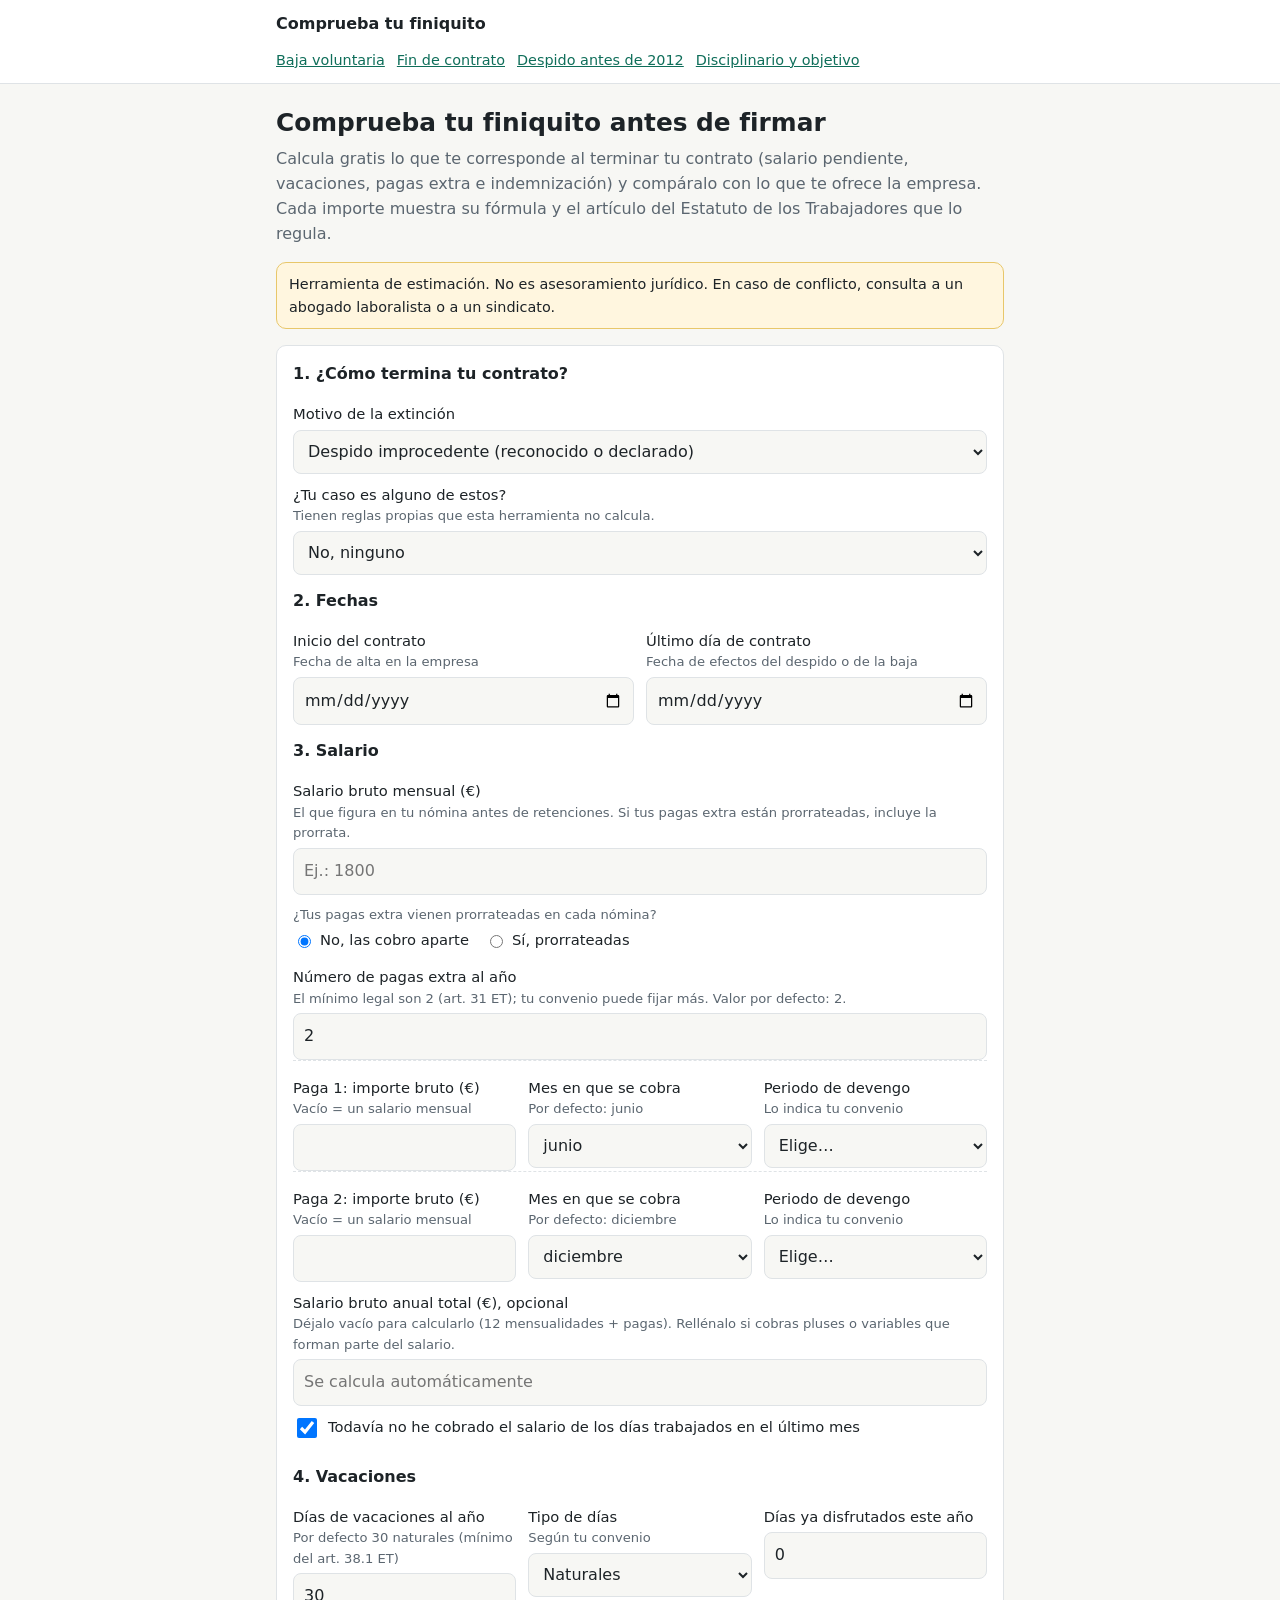
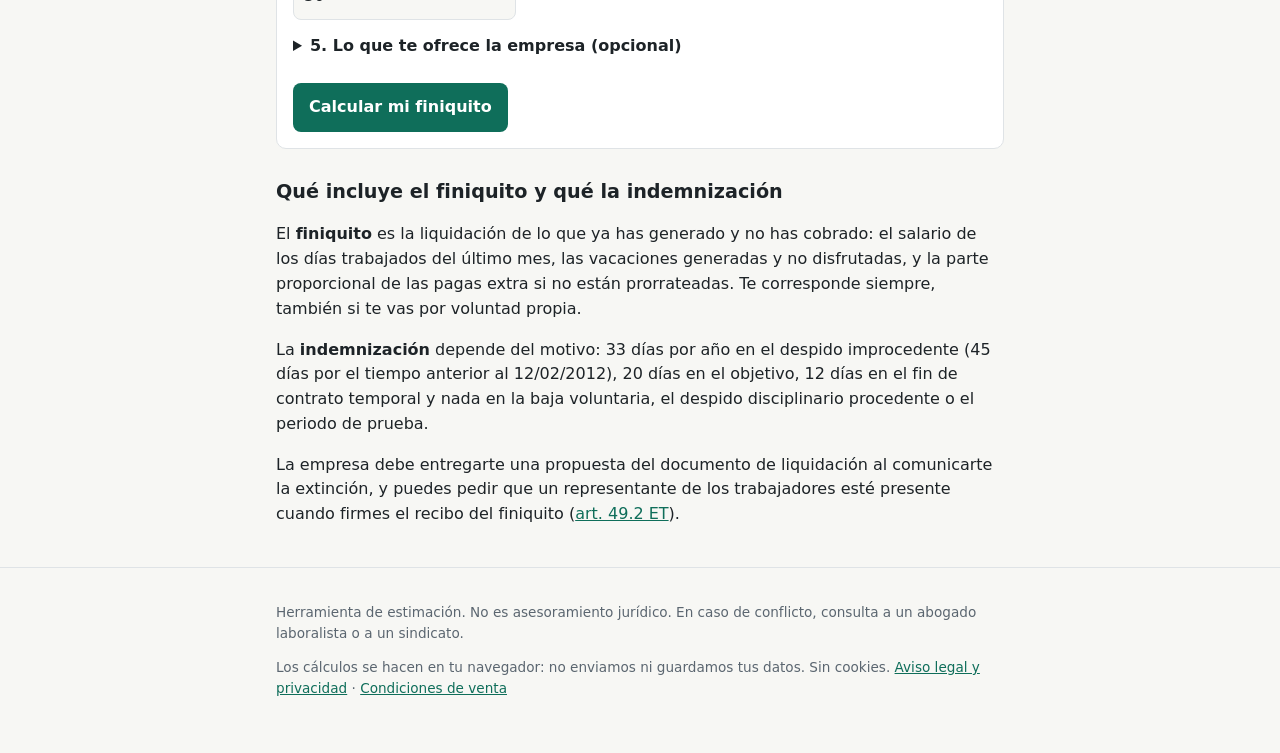
==== index.html @ 45ac8800 "Finiquito: calculadora de finiquito e indemnización (España)" ====
<!doctype html>
<html lang="es">
<head>
<meta charset="utf-8">
<meta name="viewport" content="width=device-width, initial-scale=1">
<title>Calcular y comprobar tu finiquito antes de firmar (España 2026)</title>
<meta name="description" content="Calculadora gratuita de finiquito e indemnización según el Estatuto de los Trabajadores: días del mes, vacaciones, pagas extra, despido improcedente con tramo anterior a 2012, objetivo y fin de contrato. Compara con lo que te ofrece la empresa.">
<link rel="canonical" href="https://ycmmm-hub.github.io/finiquito/">
<link rel="alternate" hreflang="es-ES" href="https://ycmmm-hub.github.io/finiquito/">
<link rel="icon" href="favicon.svg" type="image/svg+xml">
<link rel="stylesheet" href="css/style.css">
<script type="application/ld+json">
{
  "@context": "https://schema.org",
  "@type": "WebApplication",
  "name": "Comprueba tu finiquito",
  "url": "https://ycmmm-hub.github.io/finiquito/",
  "inLanguage": "es-ES",
  "applicationCategory": "FinanceApplication",
  "operatingSystem": "Cualquiera (navegador web)",
  "description": "Calculadora de finiquito e indemnización por despido o fin de contrato en España, con la fórmula y el artículo del Estatuto de los Trabajadores en cada línea.",
  "offers": [
    { "@type": "Offer", "price": "0", "priceCurrency": "EUR", "description": "Cálculo completo gratuito" },
    { "@type": "Offer", "price": "9", "priceCurrency": "EUR", "description": "Informe de liquidación en PDF" }
  ]
}
</script>
</head>
<body>
<header class="site"><div class="wrap">
  <a class="brand" href="./">Comprueba tu finiquito</a>
  <nav>
    <a href="calcular-finiquito-baja-voluntaria/">Baja voluntaria</a>
    <a href="calcular-finiquito-fin-de-contrato/">Fin de contrato</a>
    <a href="indemnizacion-despido-improcedente-antes-2012/">Despido antes de 2012</a>
    <a href="finiquito-despido-disciplinario-y-objetivo/">Disciplinario y objetivo</a>
  </nav>
</div></header>

<main class="wrap">
  <h1>Comprueba tu finiquito antes de firmar</h1>
  <p class="lead">Calcula gratis lo que te corresponde al terminar tu contrato (salario pendiente, vacaciones, pagas extra e indemnización) y compáralo con lo que te ofrece la empresa. Cada importe muestra su fórmula y el artículo del Estatuto de los Trabajadores que lo regula.</p>
  <p class="disclaimer" role="note">Herramienta de estimación. No es asesoramiento jurídico. En caso de conflicto, consulta a un abogado laboralista o a un sindicato.</p>

  <form id="calc" class="card" novalidate>
    <fieldset>
      <legend>1. ¿Cómo termina tu contrato?</legend>
      <label for="tipo">Motivo de la extinción</label>
      <select id="tipo" name="tipo" required>
        <option value="improcedente">Despido improcedente (reconocido o declarado)</option>
        <option value="objetivo">Despido objetivo o colectivo (ERE)</option>
        <option value="disciplinario_procedente">Despido disciplinario procedente</option>
        <option value="fin_temporal">Fin de contrato temporal</option>
        <option value="dimision">Baja voluntaria (dimisión)</option>
        <option value="periodo_prueba">No superar el periodo de prueba</option>
      </select>
      <div id="f-objetivo" class="hidden">
        <label for="preaviso">Días de preaviso que te dio la empresa <span class="hint">El mínimo legal son 15 días (art. 53.1.c ET). Si te dieron menos, te deben el salario de los días que faltan.</span></label>
        <input id="preaviso" name="preaviso_dias_dados" type="number" min="0" max="15" step="1" value="15" inputmode="numeric">
      </div>
      <div id="f-temporal" class="hidden">
        <label class="check"><input type="checkbox" id="formativo" name="temporal_formativo_o_sustitucion"> Es un contrato formativo (en prácticas o para la formación) o de sustitución <span class="hint">&nbsp;Estos contratos no tienen indemnización al terminar (art. 49.1.c ET).</span></label>
        <label for="preavisoTemp">Días de preaviso que te dio la empresa (opcional) <span class="hint">Solo cuenta si el contrato dura más de un año: la empresa debe avisarte con 15 días de antelación (art. 49.1.c ET). Escribe 0 si no te avisaron; déjalo vacío si no lo sabes.</span></label>
        <input id="preavisoTemp" name="preaviso_temporal" type="number" min="0" max="15" step="1" inputmode="numeric">
      </div>
      <label for="especial">¿Tu caso es alguno de estos? <span class="hint">Tienen reglas propias que esta herramienta no calcula.</span></label>
      <select id="especial" name="caso_especial">
        <option value="">No, ninguno</option>
        <option value="hogar">Empleada o empleado de hogar</option>
        <option value="fijo_discontinuo">Fijo discontinuo</option>
        <option value="alta_direccion">Alta dirección</option>
        <option value="nulidad">Despido nulo</option>
        <option value="tramitacion">Reclamo salarios de tramitación</option>
        <option value="ere_acuerdo">ERE con acuerdo superior al mínimo legal</option>
        <option value="incapacidad">Incapacidad permanente</option>
      </select>
    </fieldset>

    <fieldset>
      <legend>2. Fechas</legend>
      <div class="row two">
        <div><label for="inicio">Inicio del contrato <span class="hint">Fecha de alta en la empresa</span></label><input id="inicio" name="inicio" type="date" required min="1950-01-01" max="2100-12-31"></div>
        <div><label for="fin">Último día de contrato <span class="hint">Fecha de efectos del despido o de la baja</span></label><input id="fin" name="fin" type="date" required min="1950-01-01" max="2100-12-31"></div>
      </div>
    </fieldset>

    <fieldset>
      <legend>3. Salario</legend>
      <label for="mensual">Salario bruto mensual (€) <span class="hint">El que figura en tu nómina antes de retenciones. Si tus pagas extra están prorrateadas, incluye la prorrata.</span></label>
      <input id="mensual" name="salario_mensual" type="number" min="0" step="0.01" inputmode="decimal" required placeholder="Ej.: 1800">
      <span class="hint" style="margin-top:10px">¿Tus pagas extra vienen prorrateadas en cada nómina?</span>
      <div class="radios" role="radiogroup">
        <label><input type="radio" name="prorrateadas" value="no" checked> No, las cobro aparte</label>
        <label><input type="radio" name="prorrateadas" value="si"> Sí, prorrateadas</label>
      </div>
      <div id="f-pagas">
        <label for="numPagas">Número de pagas extra al año <span class="hint">El mínimo legal son 2 (art. 31 ET); tu convenio puede fijar más. Valor por defecto: 2.</span></label>
        <input id="numPagas" type="number" min="1" max="4" step="1" value="2" inputmode="numeric">
        <div id="pagas"></div>
      </div>
      <label for="anual">Salario bruto anual total (€), opcional <span class="hint">Déjalo vacío para calcularlo (12 mensualidades + pagas). Rellénalo si cobras pluses o variables que forman parte del salario.</span></label>
      <input id="anual" name="salario_anual" type="number" min="0" step="0.01" inputmode="decimal" placeholder="Se calcula automáticamente">
      <label class="check"><input type="checkbox" id="mesPendiente" checked> Todavía no he cobrado el salario de los días trabajados en el último mes</label>
    </fieldset>

    <fieldset>
      <legend>4. Vacaciones</legend>
      <div class="row three">
        <div><label for="vacDias">Días de vacaciones al año <span class="hint">Por defecto 30 naturales (mínimo del art. 38.1 ET)</span></label><input id="vacDias" type="number" min="0" max="60" step="1" value="30" inputmode="numeric"></div>
        <div><label for="vacUnidad">Tipo de días <span class="hint">Según tu convenio</span></label><select id="vacUnidad"><option value="naturales">Naturales</option><option value="laborables">Laborables</option></select></div>
        <div><label for="vacTomadas">Días ya disfrutados este año</label><input id="vacTomadas" type="number" min="0" step="0.5" value="0" inputmode="decimal"></div>
      </div>
    </fieldset>

    <details>
      <summary>5. Lo que te ofrece la empresa (opcional)</summary>
      <p class="hint">Copia los importes de la propuesta de finiquito que te han dado. Basta con el total; el desglose permite comparar línea a línea en el informe.</p>
      <label for="ofTotal">Importe total que te ofrecen (€)</label>
      <input id="ofTotal" type="number" min="0" step="0.01" inputmode="decimal">
      <div class="row two">
        <div><label for="ofDias">Salario de los días del mes</label><input id="ofDias" type="number" min="0" step="0.01" inputmode="decimal"></div>
        <div><label for="ofVac">Vacaciones no disfrutadas</label><input id="ofVac" type="number" min="0" step="0.01" inputmode="decimal"></div>
        <div><label for="ofPagas">Pagas extra (total)</label><input id="ofPagas" type="number" min="0" step="0.01" inputmode="decimal"></div>
        <div><label for="ofInd">Indemnización</label><input id="ofInd" type="number" min="0" step="0.01" inputmode="decimal"></div>
      </div>
    </details>

    <p id="formError" class="error" role="alert"></p>
    <button type="submit">Calcular mi finiquito</button>
  </form>

  <section id="resultado" class="hidden" aria-live="polite">
    <div class="card">
      <p class="disclaimer" role="note">Herramienta de estimación. No es asesoramiento jurídico. En caso de conflicto, consulta a un abogado laboralista o a un sindicato.</p>
      <div id="resBody"></div>
    </div>

    <div id="paywall" class="card paywall">
      <h2 style="margin-top:0">Informe de liquidación en PDF — <span id="price">9 €</span></h2>
      <p>El cálculo es gratis y completo. El informe te ayuda a <strong>revisar la propuesta de la empresa antes de firmar</strong>:</p>
      <ul>
        <li>comparación línea a línea con lo que te ofrecen y diferencias detectadas;</li>
        <li>fórmula, artículo y enlace al BOE de cada importe;</li>
        <li>plazos para reclamar (20 días hábiles para el despido, 1 año para cantidades);</li>
        <li>lista de comprobación «antes de firmar el finiquito».</li>
      </ul>
      <div id="pwLocked">
        <label class="check"><input type="checkbox" id="consent"> Pido recibir el código de activación de inmediato y acepto que, una vez entregado, pierdo el derecho de desistimiento sobre este contenido digital (art. 103.m TRLGDCU). He leído las <a href="condiciones.html" target="_blank" rel="noopener">condiciones de venta</a>.</label>
        <p><button id="buyBtn" type="button">Comprar el informe</button> <span id="buyNote" class="sub"></span></p>
        <p class="sub">Pago único de 9 € con Stripe. Si la herramienta no te funciona, te devolvemos el importe en un plazo de 30 días (<a href="condiciones.html">condiciones de venta</a>).</p>
        <label for="code">¿Ya tienes un código de activación?</label>
        <div class="inline"><input id="code" type="text" autocomplete="off" autocapitalize="characters" placeholder="FINI-XXXX-XXXX"><button id="activateBtn" class="secondary" type="button">Activar</button></div>
        <p id="codeMsg" role="status"></p>
      </div>
      <div id="pwUnlocked" class="hidden">
        <p>Informe desbloqueado en este navegador.</p>
        <button id="pdfBtn" type="button">Descargar el informe (PDF)</button>
        <p class="sub">Se abre el diálogo de impresión: elige «Guardar como PDF».</p>
      </div>
    </div>
  </section>

  <section>
    <h2>Qué incluye el finiquito y qué la indemnización</h2>
    <p>El <strong>finiquito</strong> es la liquidación de lo que ya has generado y no has cobrado: el salario de los días trabajados del último mes, las vacaciones generadas y no disfrutadas, y la parte proporcional de las pagas extra si no están prorrateadas. Te corresponde siempre, también si te vas por voluntad propia.</p>
    <p>La <strong>indemnización</strong> depende del motivo: 33 días por año en el despido improcedente (45 días por el tiempo anterior al 12/02/2012), 20 días en el objetivo, 12 días en el fin de contrato temporal y nada en la baja voluntaria, el despido disciplinario procedente o el periodo de prueba.</p>
    <p>La empresa debe entregarte una propuesta del documento de liquidación al comunicarte la extinción, y puedes pedir que un representante de los trabajadores esté presente cuando firmes el recibo del finiquito (<a href="https://www.boe.es/buscar/act.php?id=BOE-A-2015-11430#a49" rel="noopener">art. 49.2 ET</a>).</p>
  </section>
</main>

<footer class="site"><div class="wrap">
  <p>Herramienta de estimación. No es asesoramiento jurídico. En caso de conflicto, consulta a un abogado laboralista o a un sindicato.</p>
  <p>Los cálculos se hacen en tu navegador: no enviamos ni guardamos tus datos. Sin cookies. <a href="aviso-legal.html">Aviso legal y privacidad</a> · <a href="condiciones.html">Condiciones de venta</a></p>
</div></footer>

<div id="informe" aria-hidden="true"></div>
<script type="module" src="js/app.js"></script>
</body>
</html>
---- css/style.css ----
:root {
  --bg: #f7f7f4; --card: #ffffff; --ink: #1d2327; --muted: #5b6670; --line: #dfe3e6;
  --accent: #0f6e5a; --accent-ink: #ffffff; --warn-bg: #fff6df; --warn-line: #e8c76a;
  --bad: #b3261e; --good: #1d7a3a; --radius: 10px;
  font-family: system-ui, -apple-system, "Segoe UI", Roboto, sans-serif;
}
@media (prefers-color-scheme: dark) {
  :root { --bg: #15191c; --card: #1e2428; --ink: #e8ecee; --muted: #9aa6ae; --line: #323b41;
    --accent: #3fb79a; --accent-ink: #0b1512; --warn-bg: #3a3220; --warn-line: #8a7234; --bad: #ff8a80; --good: #7bd88f; }
}
* { box-sizing: border-box; }
html { -webkit-text-size-adjust: 100%; }
body { margin: 0; background: var(--bg); color: var(--ink); line-height: 1.55; font-size: 16px; }
a { color: var(--accent); }
.wrap { max-width: 760px; margin: 0 auto; padding: 0 16px; }
header.site { border-bottom: 1px solid var(--line); background: var(--card); }
header.site .wrap { display: flex; align-items: center; justify-content: space-between; gap: 12px; padding: 12px 16px; flex-wrap: wrap; }
header.site a.brand { font-weight: 700; text-decoration: none; color: var(--ink); }
header.site nav { display: flex; gap: 12px; flex-wrap: wrap; font-size: .9rem; }
h1 { font-size: 1.55rem; line-height: 1.25; margin: 24px 0 8px; }
h2 { font-size: 1.2rem; margin: 28px 0 8px; }
h3 { font-size: 1.05rem; margin: 20px 0 6px; }
.lead { color: var(--muted); margin-top: 0; }
.card { background: var(--card); border: 1px solid var(--line); border-radius: var(--radius); padding: 16px; margin: 16px 0; }
.disclaimer { background: var(--warn-bg); border: 1px solid var(--warn-line); border-radius: var(--radius); padding: 10px 12px; font-size: .9rem; margin: 12px 0; }
fieldset { border: 0; padding: 0; margin: 0 0 14px; }
legend { font-weight: 600; margin-bottom: 6px; padding: 0; }
label { display: block; font-size: .92rem; margin: 10px 0 4px; }
.hint { display: block; color: var(--muted); font-size: .82rem; font-weight: 400; }
input[type=date], input[type=number], input[type=text], select {
  width: 100%; max-width: 100%; font: inherit; padding: 10px; border: 1px solid var(--line); border-radius: 8px;
  background: var(--bg); color: var(--ink); min-height: 44px; }
.row { display: grid; grid-template-columns: 1fr; gap: 0 12px; }
@media (min-width: 560px) { .row.two { grid-template-columns: 1fr 1fr; } .row.three { grid-template-columns: 1fr 1fr 1fr; } }
.check { display: flex; gap: 8px; align-items: flex-start; margin: 10px 0; font-size: .92rem; }
.check input { width: 20px; height: 20px; margin-top: 2px; flex: none; }
.radios { display: flex; gap: 16px; flex-wrap: wrap; }
.radios label { display: flex; gap: 6px; align-items: center; margin: 4px 0; }
button, .btn { font: inherit; font-weight: 600; border: 0; border-radius: 8px; padding: 12px 16px; min-height: 44px;
  background: var(--accent); color: var(--accent-ink); cursor: pointer; text-decoration: none; display: inline-block; }
button.secondary { background: transparent; color: var(--accent); border: 1px solid var(--accent); }
button:disabled { opacity: .55; cursor: not-allowed; }
.paga { border-top: 1px dashed var(--line); padding-top: 6px; }
details summary { cursor: pointer; font-weight: 600; margin: 8px 0; }
.error { color: var(--bad); font-weight: 600; }
.total { font-size: 1.6rem; font-weight: 700; margin: 4px 0 0; }
.sub { color: var(--muted); font-size: .9rem; }
.table-scroll { overflow-x: auto; }
table.res { width: 100%; border-collapse: collapse; font-size: .92rem; }
table.res th, table.res td { text-align: left; padding: 8px 6px; border-bottom: 1px solid var(--line); vertical-align: top; }
table.res td.num, table.res th.num { text-align: right; white-space: nowrap; }
table.res .formula { display: block; color: var(--muted); font-size: .8rem; margin-top: 2px; overflow-wrap: anywhere; }
ul.avisos { padding-left: 18px; font-size: .9rem; }
.gap.pos { color: var(--good); } .gap.neg { color: var(--bad); }
.paywall { border: 2px solid var(--accent); }
.paywall ul { padding-left: 18px; }
.inline { display: flex; gap: 8px; flex-wrap: wrap; align-items: stretch; }
.inline input { flex: 1 1 180px; width: auto; }
.example { background: var(--bg); border-left: 4px solid var(--accent); padding: 10px 12px; border-radius: 6px; }
.faq h3 { margin-top: 16px; }
footer.site { border-top: 1px solid var(--line); margin-top: 40px; padding: 20px 0 40px; color: var(--muted); font-size: .85rem; }
.hidden { display: none !important; }

/* Hoja de impresión del informe: solo se imprime #informe */
#informe { display: none; }
@media print {
  body.printing > *:not(#informe) { display: none !important; }
  body.printing #informe { display: block; color: #000; background: #fff; font-size: 10.5pt; }
  #informe h1 { font-size: 16pt; margin: 0 0 4pt; }
  #informe h2 { font-size: 12pt; margin: 14pt 0 4pt; page-break-after: avoid; }
  #informe table { width: 100%; border-collapse: collapse; }
  #informe th, #informe td { border-bottom: .5pt solid #999; padding: 3pt 4pt; text-align: left; vertical-align: top; }
  #informe td.num { text-align: right; white-space: nowrap; }
  #informe .formula { color: #333; font-size: 8.5pt; display: block; }
  #informe a { color: #000; }
  #informe .url { font-size: 7.5pt; color: #333; word-break: break-all; }
  #informe .disclaimer { border: 1pt solid #000; background: #fff; }
  #informe tr { page-break-inside: avoid; }
  @page { margin: 14mm; }
}
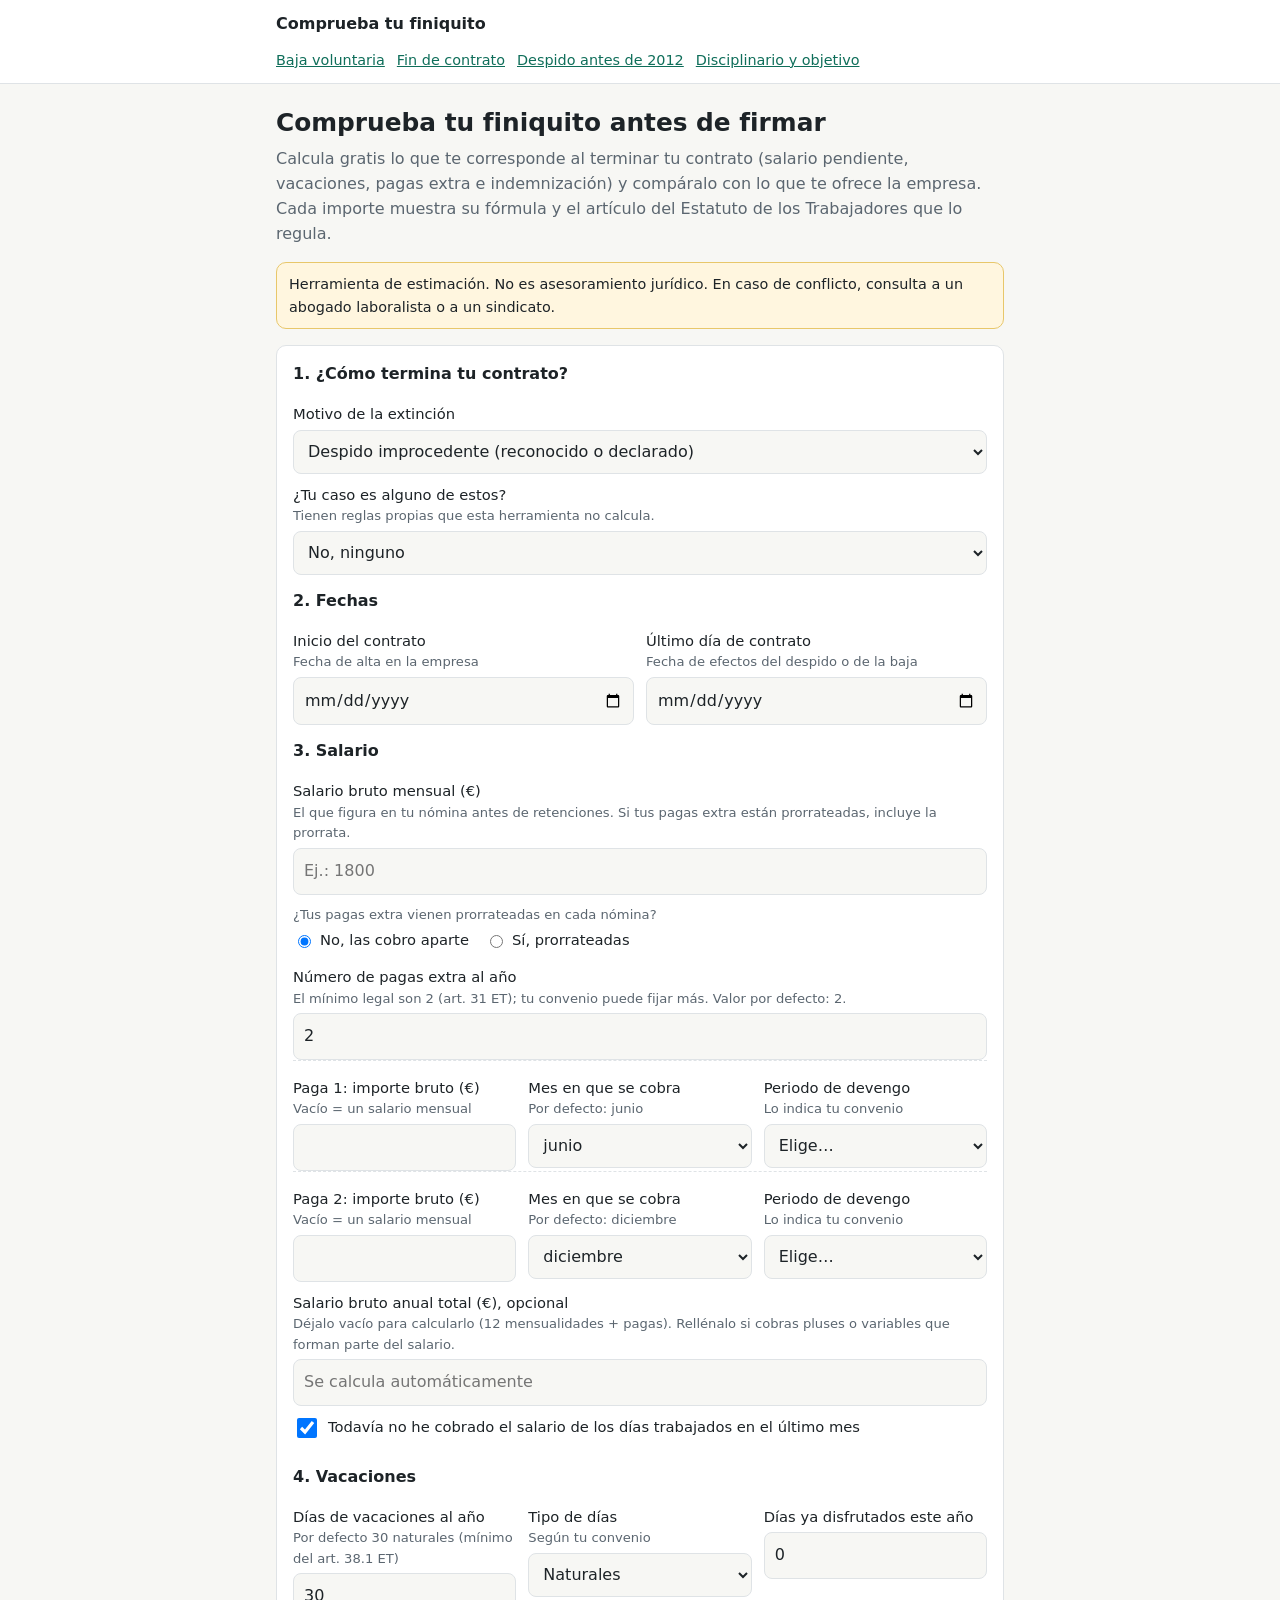
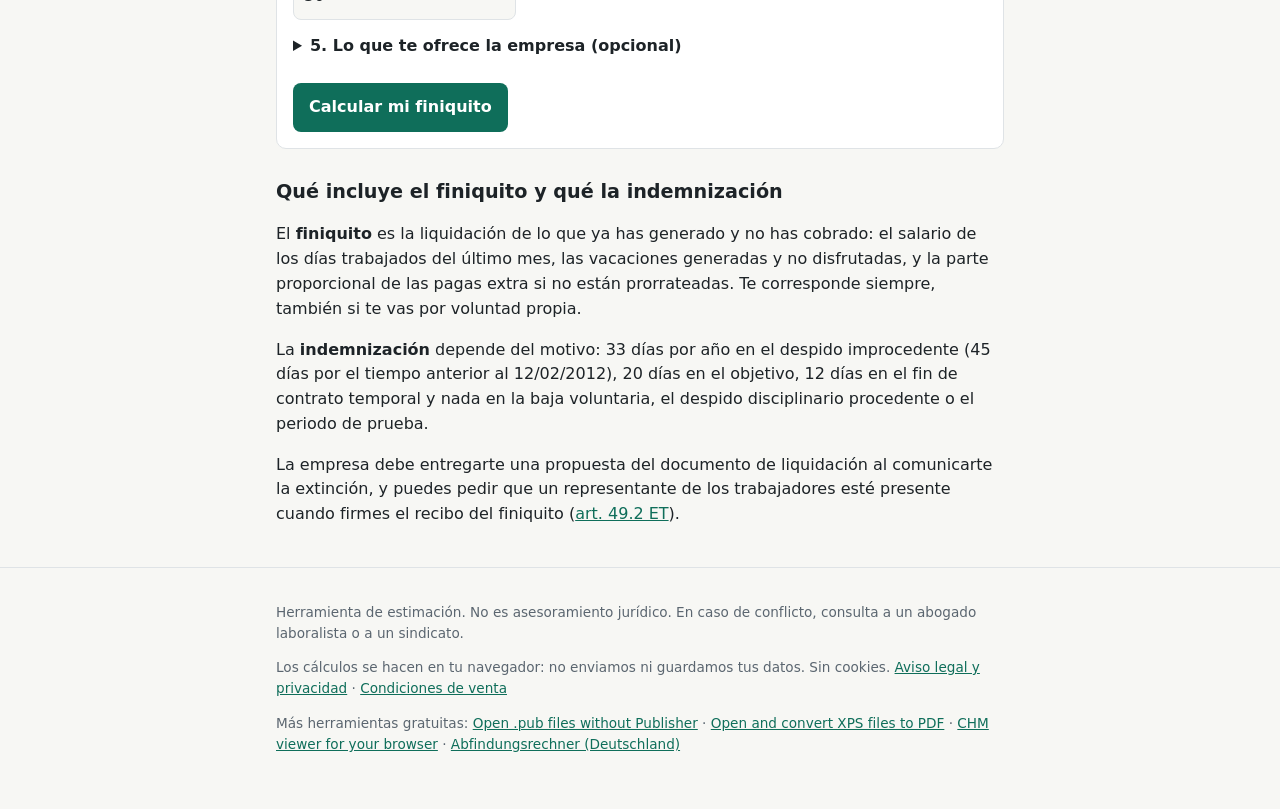
==== commit 8153f0f1: "Add README site link and cross-links to the other free tools Co-Authored-By: Claude Sonnet 5.5 <nore" ====
--- a/index.html
+++ b/index.html
@@ -171,6 +171,7 @@
 <footer class="site"><div class="wrap">
   <p>Herramienta de estimación. No es asesoramiento jurídico. En caso de conflicto, consulta a un abogado laboralista o a un sindicato.</p>
   <p>Los cálculos se hacen en tu navegador: no enviamos ni guardamos tus datos. Sin cookies. <a href="aviso-legal.html">Aviso legal y privacidad</a> · <a href="condiciones.html">Condiciones de venta</a></p>
+  <p class="more-tools">Más herramientas gratuitas: <a href="https://ycmmm-hub.github.io/pubrescue/">Open .pub files without Publisher</a> · <a href="https://ycmmm-hub.github.io/xpsrescue/">Open and convert XPS files to PDF</a> · <a href="https://ycmmm-hub.github.io/chmrescue/">CHM viewer for your browser</a> · <a href="https://ycmmm-hub.github.io/abfindung/">Abfindungsrechner (Deutschland)</a></p>
 </div></footer>
 
 <div id="informe" aria-hidden="true"></div>
